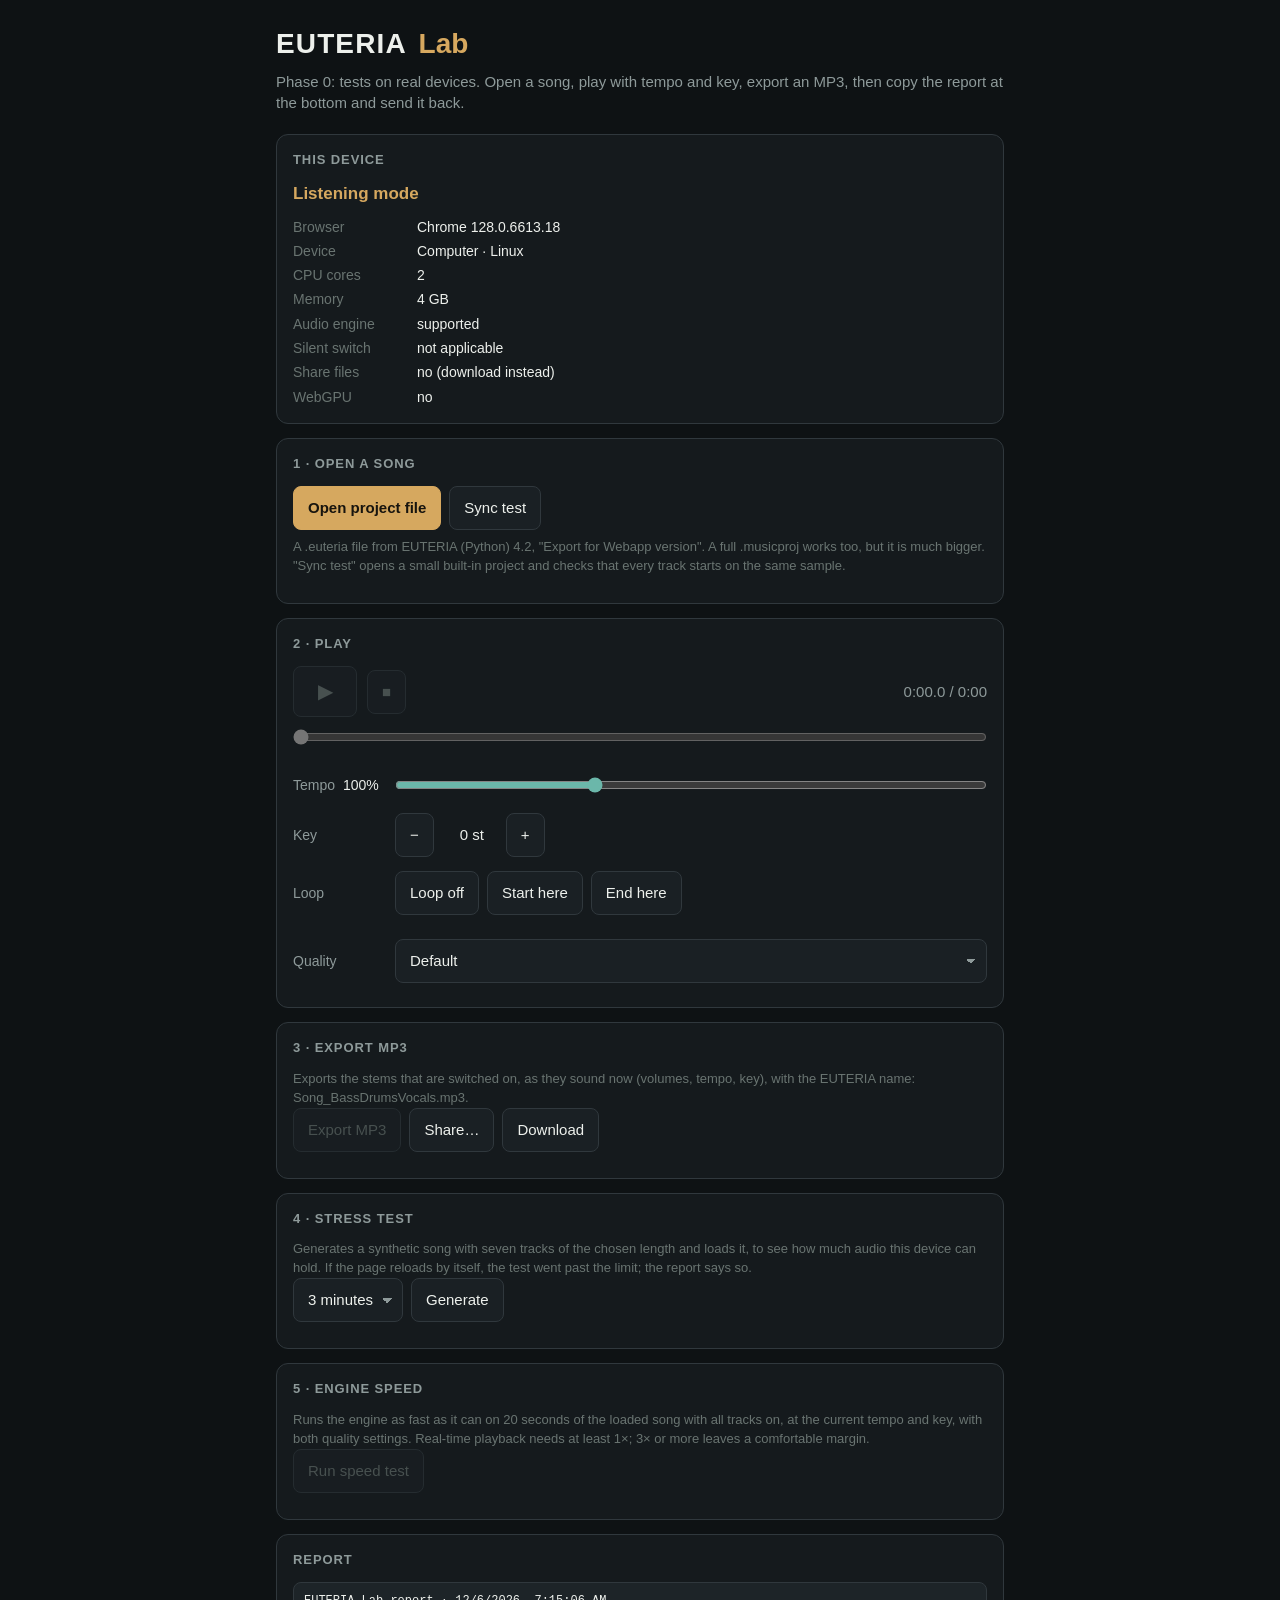
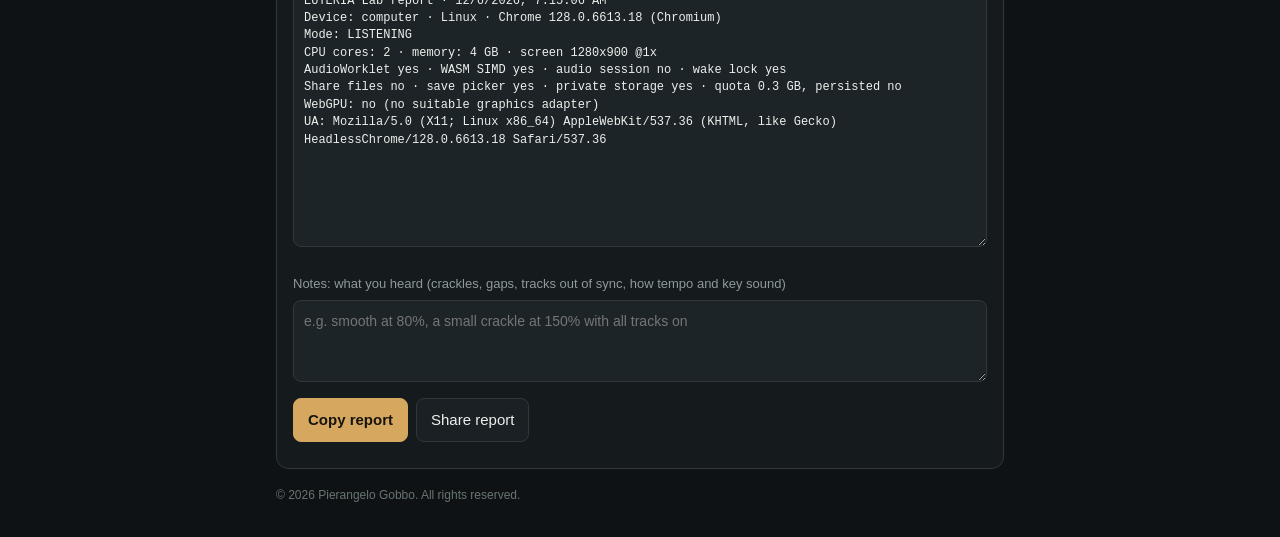
==== lab/index.html @ 2b8a66f0 "Phase 0 test page: audio engine, project reader, MP3 export - lab/: test page for real devices (devi" ====
<!doctype html>
<html lang="en">
<head>
<meta charset="utf-8">
<meta name="viewport" content="width=device-width, initial-scale=1, viewport-fit=cover">
<meta name="theme-color" content="#0e1214">
<title>EUTERIA Lab</title>
<link rel="stylesheet" href="lab.css">
<script type="module" src="lab.js"></script>
</head>
<body>
<header class="top">
  <div class="brand">EUTERIA <span>Lab</span></div>
  <p class="lead">Phase 0: tests on real devices. Open a song, play with tempo and key, export an MP3, then copy the report at the bottom and send it back.</p>
</header>

<main>
  <section class="card">
    <h2>This device</h2>
    <div id="mode" class="mode">Checking…</div>
    <dl id="device" class="facts"></dl>
    <p id="crash" class="warn" hidden></p>
  </section>

  <section class="card">
    <h2>1 · Open a song</h2>
    <div class="row">
      <label class="button primary" for="file">Open project file</label>
      <input id="file" type="file" hidden>
      <button id="sync" type="button">Sync test</button>
    </div>
    <p class="hint">A .euteria file from EUTERIA (Python) 4.2, "Export for Webapp version". A full .musicproj works too, but it is much bigger. "Sync test" opens a small built-in project and checks that every track starts on the same sample.</p>
    <p id="load-status" class="status"></p>
    <div id="tracks" class="tracks"></div>
  </section>

  <section class="card">
    <h2>2 · Play</h2>
    <div class="transport">
      <button id="play" class="big" type="button" disabled aria-label="Play">▶</button>
      <button id="stop" type="button" disabled aria-label="Stop">■</button>
      <span id="time" class="time">0:00.0 / 0:00</span>
    </div>
    <input id="seek" type="range" min="0" max="1000" value="0" disabled aria-label="Position">
    <div class="control">
      <label for="tempo">Tempo <output id="tempo-out">100%</output></label>
      <input id="tempo" type="range" min="50" max="200" value="100" step="1">
    </div>
    <div class="control">
      <label>Key</label>
      <div class="stepper">
        <button id="key-down" type="button" aria-label="Key down">−</button>
        <output id="key-out">0 st</output>
        <button id="key-up" type="button" aria-label="Key up">+</button>
      </div>
    </div>
    <div class="control">
      <label>Loop</label>
      <div class="row">
        <button id="loop" type="button">Loop off</button>
        <button id="loop-start" type="button">Start here</button>
        <button id="loop-end" type="button">End here</button>
      </div>
      <p id="loop-out" class="hint"></p>
    </div>
    <div class="control">
      <label for="preset">Quality</label>
      <select id="preset">
        <option value="default">Default</option>
        <option value="cheaper">Lighter (less CPU)</option>
      </select>
    </div>
    <p id="audio-status" class="hint"></p>
  </section>

  <section class="card">
    <h2>3 · Export MP3</h2>
    <p class="hint">Exports the stems that are switched on, as they sound now (volumes, tempo, key), with the EUTERIA name: Song_BassDrumsVocals.mp3.</p>
    <div class="row">
      <button id="export" type="button" disabled>Export MP3</button>
      <button id="share" type="button" hidden>Share…</button>
      <a id="download" class="button" hidden>Download</a>
    </div>
    <p id="export-status" class="status"></p>
  </section>

  <section class="card">
    <h2>4 · Stress test</h2>
    <p class="hint">Generates a synthetic song with seven tracks of the chosen length and loads it, to see how much audio this device can hold. If the page reloads by itself, the test went past the limit; the report says so.</p>
    <div class="row">
      <select id="stress-min" aria-label="Minutes">
        <option value="1">1 minute</option>
        <option value="3" selected>3 minutes</option>
        <option value="5">5 minutes</option>
        <option value="8">8 minutes</option>
      </select>
      <button id="stress" type="button">Generate</button>
    </div>
    <p id="stress-status" class="status"></p>
  </section>

  <section class="card">
    <h2>5 · Engine speed</h2>
    <p class="hint">Runs the engine as fast as it can on 20 seconds of the loaded song with all tracks on, at the current tempo and key, with both quality settings. Real-time playback needs at least 1×; 3× or more leaves a comfortable margin.</p>
    <button id="speed" type="button" disabled>Run speed test</button>
    <p id="speed-status" class="status"></p>
  </section>

  <section class="card">
    <h2>Report</h2>
    <textarea id="report" readonly rows="14" aria-label="Report"></textarea>
    <label class="note">Notes: what you heard (crackles, gaps, tracks out of sync, how tempo and key sound)
      <textarea id="notes" rows="3" placeholder="e.g. smooth at 80%, a small crackle at 150% with all tracks on"></textarea>
    </label>
    <div class="row" style="margin-top:10px">
      <button id="copy" class="primary" type="button">Copy report</button>
      <button id="share-report" type="button">Share report</button>
    </div>
    <p id="copy-status" class="status"></p>
  </section>
</main>

<footer>&copy; 2026 Pierangelo Gobbo. All rights reserved.</footer>
</body>
</html>
---- lab/lab.css ----
:root {
  --bg: #0e1214;
  --panel: #151a1d;
  --panel-alt: #1a2024;
  --field: #1d2428;
  --text: #edf0ec;
  --muted: #8e9a9a;
  --dim: #697471;
  --border: #30383d;
  --accent: #6bb7aa;
  --gold: #d6a85f;
  --danger: #d97d7d;
  --ok: #8fcf9a;
  color-scheme: dark;
}

* { box-sizing: border-box; }

html, body {
  margin: 0;
  background: var(--bg);
  color: var(--text);
  font-family: -apple-system, "SF Pro Text", "Helvetica Neue", Arial, sans-serif;
  font-size: 15px;
  line-height: 1.45;
  -webkit-text-size-adjust: 100%;
}

.top, main, footer {
  max-width: 760px;
  margin: 0 auto;
  padding-left: max(16px, env(safe-area-inset-left));
  padding-right: max(16px, env(safe-area-inset-right));
}

.top { padding-top: 24px; padding-bottom: 6px; }
.brand { font-size: 28px; font-weight: 800; letter-spacing: .04em; }
.brand span { color: var(--gold); font-weight: 700; letter-spacing: 0; margin-left: 4px; }
.lead { color: var(--muted); margin: 6px 0 0; }

.card {
  background: var(--panel);
  border: 1px solid var(--border);
  border-radius: 12px;
  padding: 16px;
  margin: 14px 0;
}
.card h2 {
  font-size: 13px;
  text-transform: uppercase;
  letter-spacing: .07em;
  color: var(--muted);
  margin: 0 0 12px;
}

.row { display: flex; flex-wrap: wrap; gap: 8px; align-items: center; }
.hint { color: var(--dim); font-size: 13px; margin: 8px 0 0; }
.status { color: var(--muted); font-size: 14px; margin: 10px 0 0; white-space: pre-line; }
.status.error, .warn { color: var(--danger); }
.status.ok { color: var(--ok); }

button, .button, select {
  appearance: none;
  -webkit-appearance: none;
  background: var(--panel-alt);
  color: var(--text);
  border: 1px solid var(--border);
  border-radius: 8px;
  padding: 10px 14px;
  font: inherit;
  font-size: 15px;
  min-height: 44px;
  cursor: pointer;
  text-decoration: none;
  display: inline-flex;
  align-items: center;
  justify-content: center;
  gap: 6px;
}
button:hover:not(:disabled), .button:hover { border-color: #59645f; }
button:disabled { color: var(--dim); cursor: default; opacity: .6; }
button.primary, .button.primary { background: var(--gold); color: #17140e; border-color: var(--gold); font-weight: 700; }
button.on { background: #27332f; border-color: var(--accent); color: #d8ffd3; }
select { padding-right: 28px; background-image: linear-gradient(45deg, transparent 50%, var(--muted) 50%), linear-gradient(135deg, var(--muted) 50%, transparent 50%);
  background-position: calc(100% - 15px) 50%, calc(100% - 10px) 50%; background-size: 5px 5px; background-repeat: no-repeat; }

.mode { font-size: 17px; font-weight: 700; margin-bottom: 10px; }
.mode.full { color: var(--accent); }
.mode.listening { color: var(--gold); }

.facts { display: grid; grid-template-columns: minmax(110px, max-content) 1fr; gap: 4px 14px; margin: 0; font-size: 14px; }
.facts dt { color: var(--dim); }
.facts dd { margin: 0; overflow-wrap: anywhere; }

.tracks { margin-top: 12px; display: flex; flex-direction: column; gap: 8px; }
.track {
  display: grid;
  grid-template-columns: 74px 1fr 52px;
  grid-template-areas: "toggle name level" "toggle slider level" "info info info";
  gap: 2px 10px;
  align-items: center;
  background: var(--panel-alt);
  border: 1px solid var(--border);
  border-radius: 10px;
  padding: 8px 10px;
}
.track .toggle { grid-area: toggle; min-width: 64px; }
.track .name { grid-area: name; font-weight: 600; }
.track input[type=range] { grid-area: slider; }
.track .level { grid-area: level; text-align: right; color: var(--muted); font-variant-numeric: tabular-nums; font-size: 13px; }
.track .info { grid-area: info; color: var(--dim); font-size: 12px; }
.track .info .bad { color: var(--danger); }
.track .info .good { color: var(--ok); }

.transport { display: flex; align-items: center; gap: 10px; margin-bottom: 6px; }
.transport .big { min-width: 64px; font-size: 20px; }
.time { font-variant-numeric: tabular-nums; color: var(--muted); margin-left: auto; font-size: 15px; }

.control { display: grid; grid-template-columns: 92px 1fr; align-items: center; gap: 10px; margin-top: 14px; }
.control > label { color: var(--muted); font-size: 14px; }
.control output { color: var(--text); margin-left: 4px; font-variant-numeric: tabular-nums; }
.control .hint { grid-column: 2; margin: 0; }
.stepper { display: flex; align-items: center; gap: 8px; }
.stepper output { min-width: 52px; text-align: center; }

input[type=range] { width: 100%; accent-color: var(--accent); height: 28px; margin: 0; }

textarea {
  width: 100%;
  background: var(--field);
  color: var(--text);
  border: 1px solid var(--border);
  border-radius: 8px;
  padding: 10px;
  font: 12px/1.45 ui-monospace, "SF Mono", Menlo, Consolas, monospace;
  resize: vertical;
}
.note { display: block; color: var(--muted); font-size: 13px; margin-top: 12px; }
.note textarea { margin-top: 6px; font-family: inherit; font-size: 14px; }
#report { margin-bottom: 10px; }

footer { color: var(--dim); font-size: 12px; padding-top: 4px; padding-bottom: 32px; }
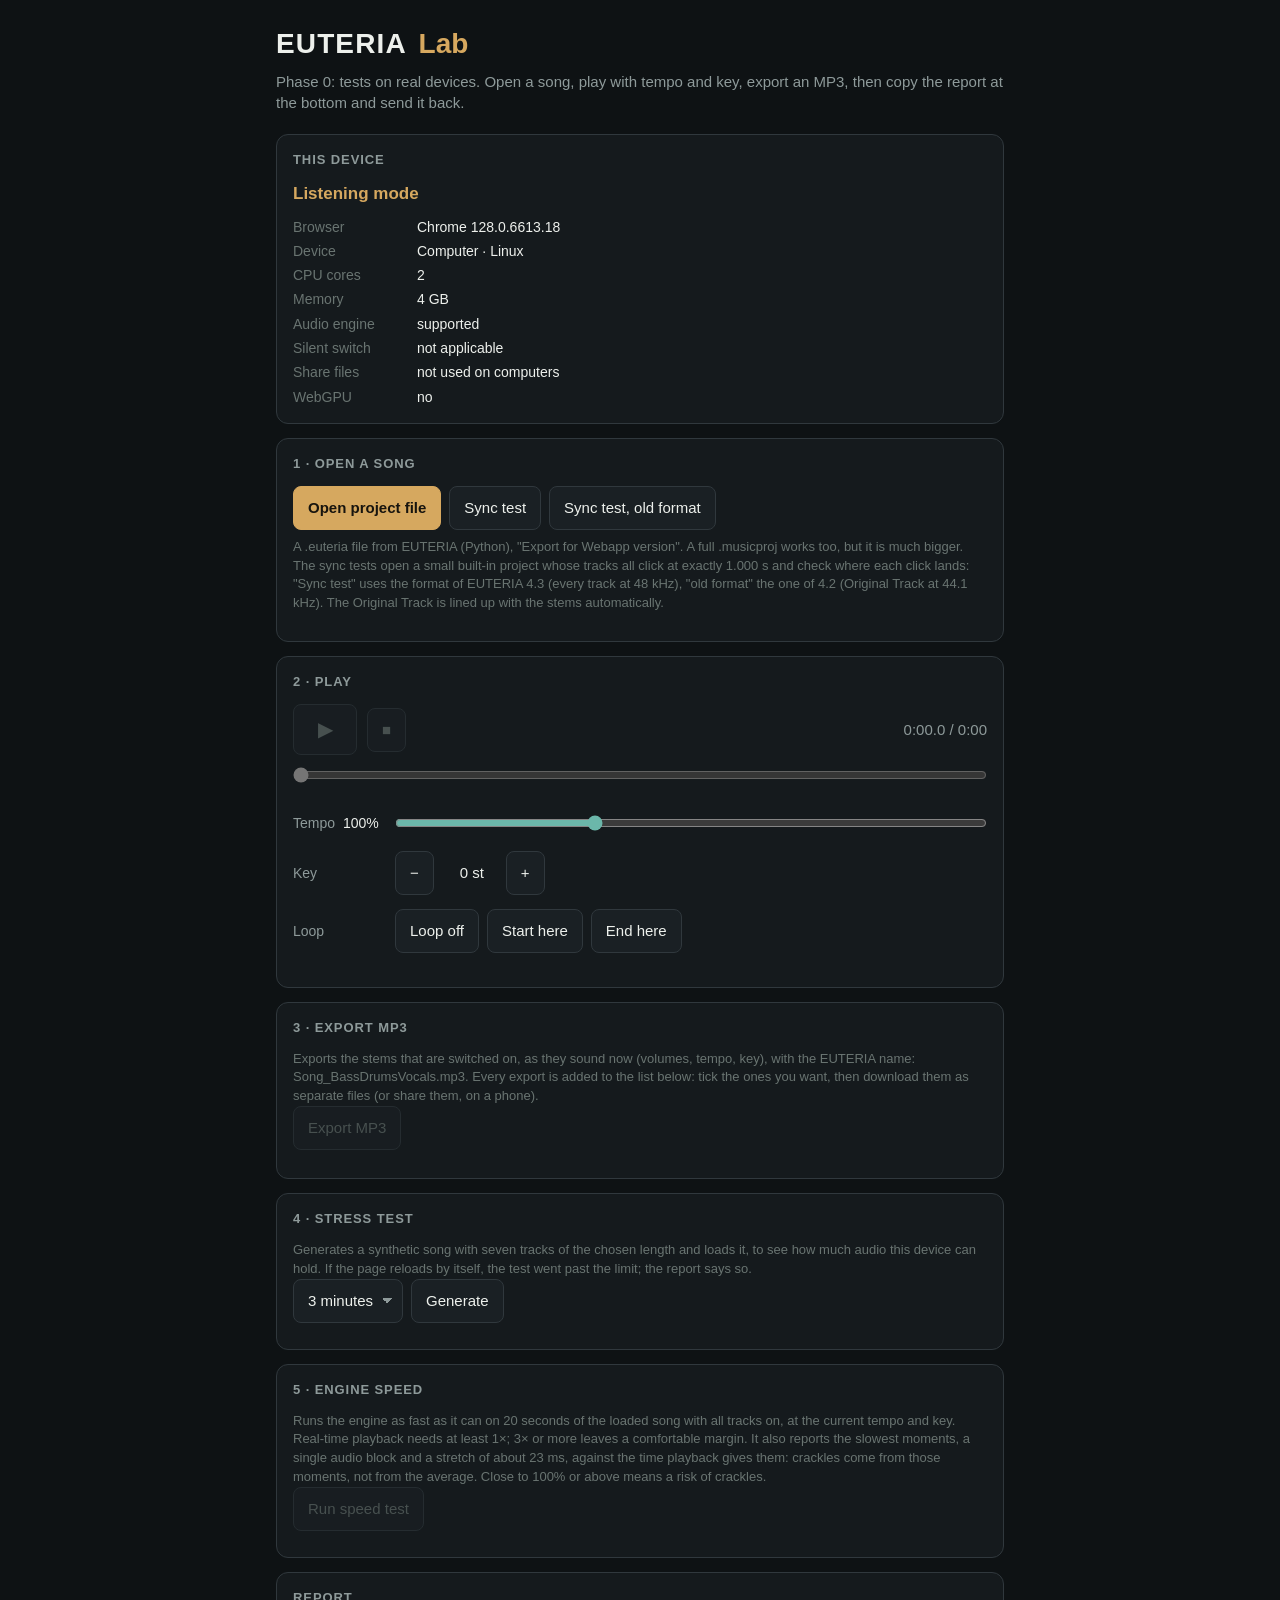
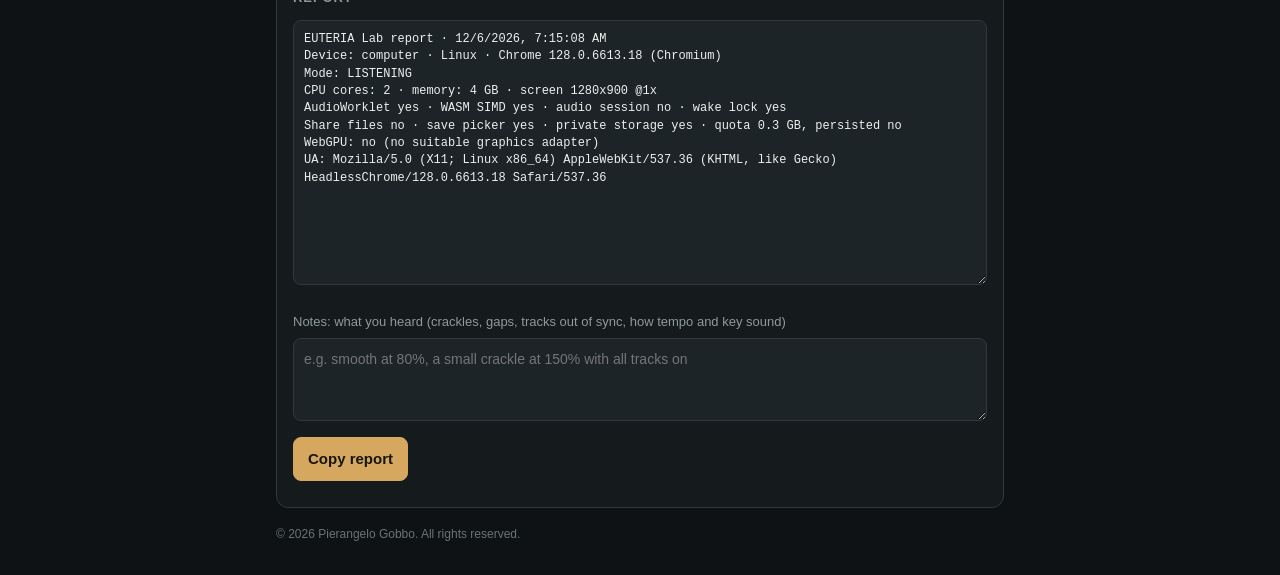
==== commit 84a3b384: "Lab round 2: streaming engine, automatic alignment, export list - Engine: Signalsmith default qualit" ====
--- a/lab/index.html
+++ b/lab/index.html
@@ -28,8 +28,9 @@
       <label class="button primary" for="file">Open project file</label>
       <input id="file" type="file" hidden>
       <button id="sync" type="button">Sync test</button>
+      <button id="sync-old" type="button">Sync test, old format</button>
     </div>
-    <p class="hint">A .euteria file from EUTERIA (Python) 4.2, "Export for Webapp version". A full .musicproj works too, but it is much bigger. "Sync test" opens a small built-in project and checks that every track starts on the same sample.</p>
+    <p class="hint">A .euteria file from EUTERIA (Python), "Export for Webapp version". A full .musicproj works too, but it is much bigger. The sync tests open a small built-in project whose tracks all click at exactly 1.000 s and check where each click lands: "Sync test" uses the format of EUTERIA 4.3 (every track at 48 kHz), "old format" the one of 4.2 (Original Track at 44.1 kHz). The Original Track is lined up with the stems automatically.</p>
     <p id="load-status" class="status"></p>
     <div id="tracks" class="tracks"></div>
   </section>
@@ -63,25 +64,19 @@
       </div>
       <p id="loop-out" class="hint"></p>
     </div>
-    <div class="control">
-      <label for="preset">Quality</label>
-      <select id="preset">
-        <option value="default">Default</option>
-        <option value="cheaper">Lighter (less CPU)</option>
-      </select>
-    </div>
     <p id="audio-status" class="hint"></p>
   </section>
 
   <section class="card">
     <h2>3 · Export MP3</h2>
-    <p class="hint">Exports the stems that are switched on, as they sound now (volumes, tempo, key), with the EUTERIA name: Song_BassDrumsVocals.mp3.</p>
-    <div class="row">
-      <button id="export" type="button" disabled>Export MP3</button>
-      <button id="share" type="button" hidden>Share…</button>
-      <a id="download" class="button" hidden>Download</a>
+    <p class="hint">Exports the stems that are switched on, as they sound now (volumes, tempo, key), with the EUTERIA name: Song_BassDrumsVocals.mp3. Every export is added to the list below: tick the ones you want, then download them as separate files (or share them, on a phone).</p>
+    <button id="export" type="button" disabled>Export MP3</button>
+    <p id="export-status" class="status"></p>
+    <div id="exports" class="exports"></div>
+    <div id="export-actions" class="row" hidden>
+      <button id="download" type="button" class="primary">Download selected</button>
+      <button id="share" type="button" hidden>Share selected…</button>
     </div>
-    <p id="export-status" class="status"></p>
   </section>
 
   <section class="card">
@@ -101,7 +96,7 @@
 
   <section class="card">
     <h2>5 · Engine speed</h2>
-    <p class="hint">Runs the engine as fast as it can on 20 seconds of the loaded song with all tracks on, at the current tempo and key, with both quality settings. Real-time playback needs at least 1×; 3× or more leaves a comfortable margin.</p>
+    <p class="hint">Runs the engine as fast as it can on 20 seconds of the loaded song with all tracks on, at the current tempo and key. Real-time playback needs at least 1×; 3× or more leaves a comfortable margin. It also reports the slowest moments, a single audio block and a stretch of about 23 ms, against the time playback gives them: crackles come from those moments, not from the average. Close to 100% or above means a risk of crackles.</p>
     <button id="speed" type="button" disabled>Run speed test</button>
     <p id="speed-status" class="status"></p>
   </section>
@@ -114,7 +109,7 @@
     </label>
     <div class="row" style="margin-top:10px">
       <button id="copy" class="primary" type="button">Copy report</button>
-      <button id="share-report" type="button">Share report</button>
+      <button id="share-report" type="button" hidden>Share report</button>
     </div>
     <p id="copy-status" class="status"></p>
   </section>
--- a/lab/lab.css
+++ b/lab/lab.css
@@ -15,6 +15,7 @@
 }
 
 * { box-sizing: border-box; }
+[hidden] { display: none !important; }
 
 html, body {
   margin: 0;
@@ -140,3 +141,20 @@
 #report { margin-bottom: 10px; }
 
 footer { color: var(--dim); font-size: 12px; padding-top: 4px; padding-bottom: 32px; }
+
+.exports { margin-top: 12px; display: flex; flex-direction: column; gap: 6px; }
+.export-item {
+  display: grid;
+  grid-template-columns: 28px 1fr;
+  gap: 2px 8px;
+  align-items: center;
+  background: var(--panel-alt);
+  border: 1px solid var(--border);
+  border-radius: 10px;
+  padding: 8px 10px;
+  cursor: pointer;
+}
+.export-item input { grid-row: span 2; width: 20px; height: 20px; accent-color: var(--accent); margin: 0; }
+.export-item .name { font-weight: 600; overflow-wrap: anywhere; }
+.export-item .meta { color: var(--dim); font-size: 12px; }
+#export-actions { margin-top: 10px; }
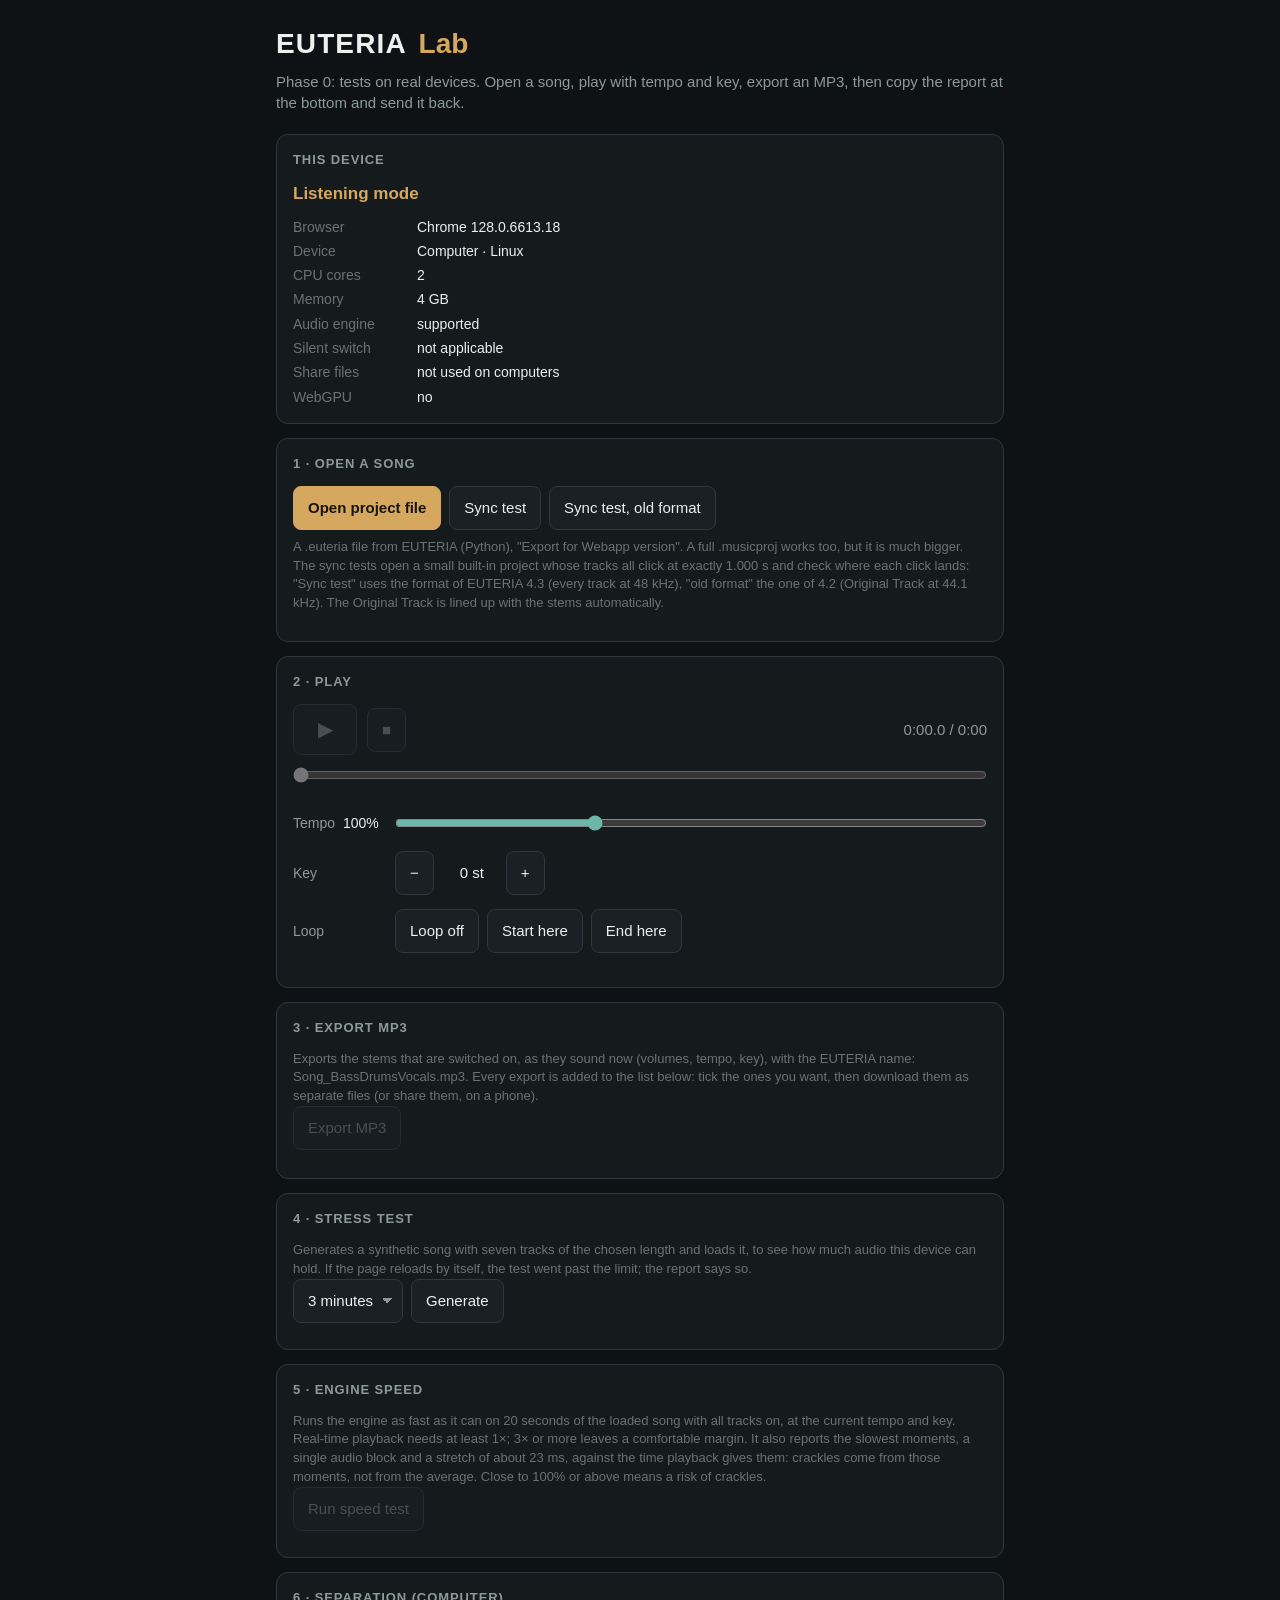
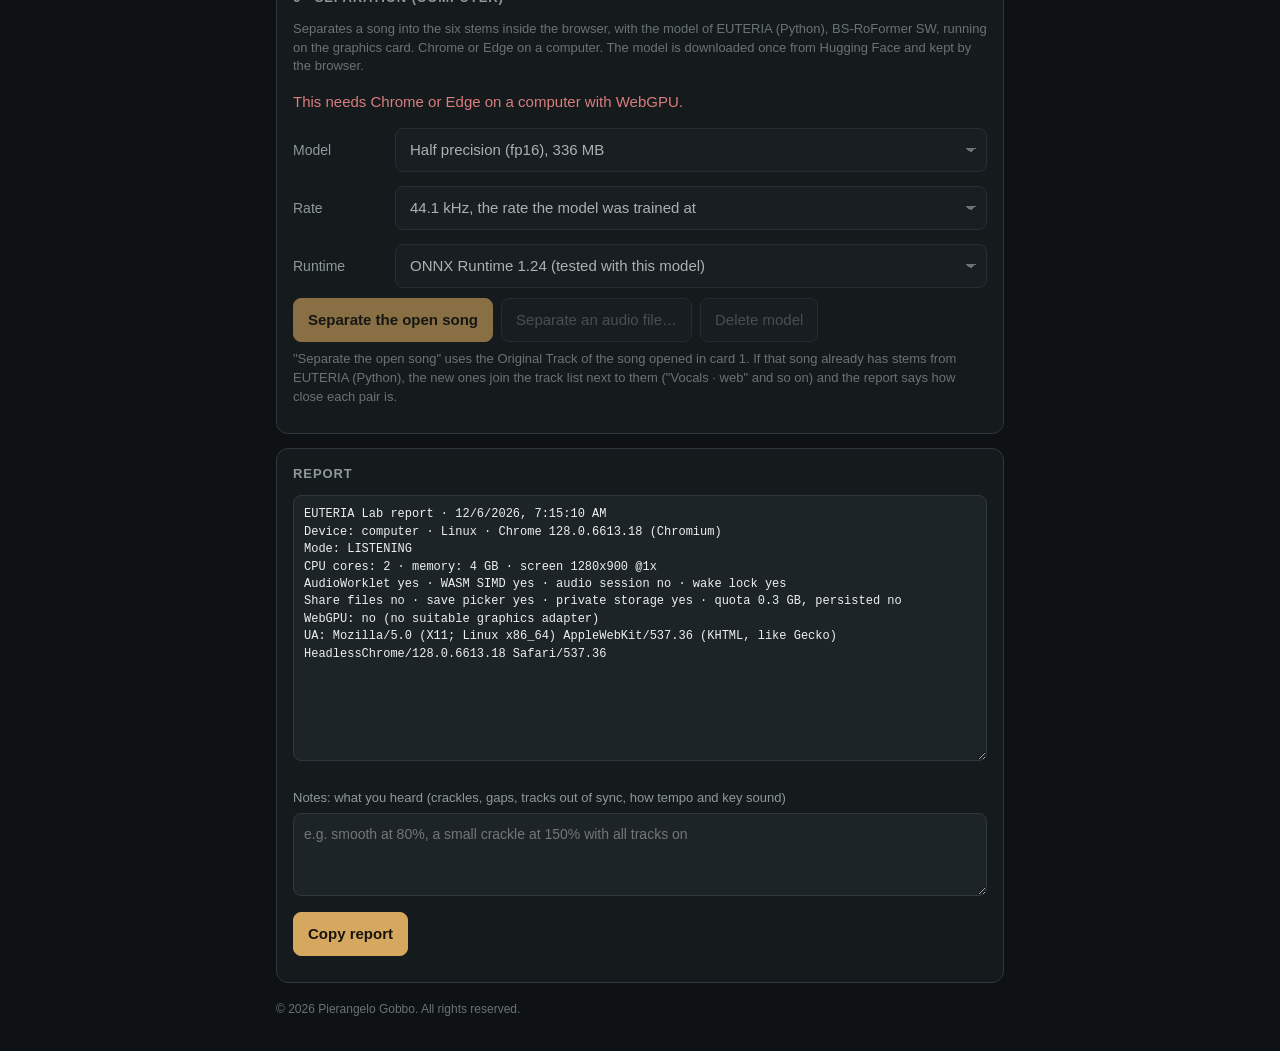
==== commit d817c412: "Lab: in-browser separation test (card 6) - New card "6 · Separation (computer)": separates the Origi" ====
--- a/lab/index.html
+++ b/lab/index.html
@@ -102,6 +102,43 @@
   </section>
 
   <section class="card">
+    <h2>6 · Separation (computer)</h2>
+    <p class="hint">Separates a song into the six stems inside the browser, with the model of EUTERIA (Python), BS-RoFormer SW, running on the graphics card. Chrome or Edge on a computer. The model is downloaded once from Hugging Face and kept by the browser.</p>
+    <p id="sep-unavailable" class="warn" hidden>This needs Chrome or Edge on a computer with WebGPU.</p>
+    <div class="control">
+      <label for="sep-model">Model</label>
+      <select id="sep-model">
+        <option value="fp16">Half precision (fp16), 336 MB</option>
+        <option value="fp32">Full precision (fp32), 669 MB</option>
+      </select>
+    </div>
+    <div class="control">
+      <label for="sep-rate">Rate</label>
+      <select id="sep-rate">
+        <option value="44100">44.1 kHz, the rate the model was trained at</option>
+        <option value="48000">48 kHz, as EUTERIA (Python) runs it</option>
+      </select>
+    </div>
+    <div class="control">
+      <label for="sep-runtime">Runtime</label>
+      <select id="sep-runtime">
+        <option value="1.24">ONNX Runtime 1.24 (tested with this model)</option>
+        <option value="1.31">ONNX Runtime 1.31 (newer)</option>
+      </select>
+    </div>
+    <p id="sep-model-status" class="hint"></p>
+    <div class="row" style="margin-top:10px">
+      <button id="sep-run" type="button" class="primary" disabled>Separate the open song</button>
+      <label id="sep-file-label" class="button" for="sep-file">Separate an audio file…</label>
+      <input id="sep-file" type="file" accept="audio/*,.mp3,.wav,.m4a,.aac,.flac,.ogg" hidden>
+      <button id="sep-stop" type="button" hidden>Stop</button>
+      <button id="sep-delete" type="button" disabled>Delete model</button>
+    </div>
+    <p class="hint">"Separate the open song" uses the Original Track of the song opened in card 1. If that song already has stems from EUTERIA (Python), the new ones join the track list next to them ("Vocals · web" and so on) and the report says how close each pair is.</p>
+    <p id="sep-status" class="status"></p>
+  </section>
+
+  <section class="card">
     <h2>Report</h2>
     <textarea id="report" readonly rows="14" aria-label="Report"></textarea>
     <label class="note">Notes: what you heard (crackles, gaps, tracks out of sync, how tempo and key sound)
--- a/lab/lab.css
+++ b/lab/lab.css
@@ -158,3 +158,5 @@
 .export-item .name { font-weight: 600; overflow-wrap: anywhere; }
 .export-item .meta { color: var(--dim); font-size: 12px; }
 #export-actions { margin-top: 10px; }
+.button.disabled { opacity: .6; pointer-events: none; color: var(--dim); }
+.control select { width: 100%; justify-content: flex-start; }
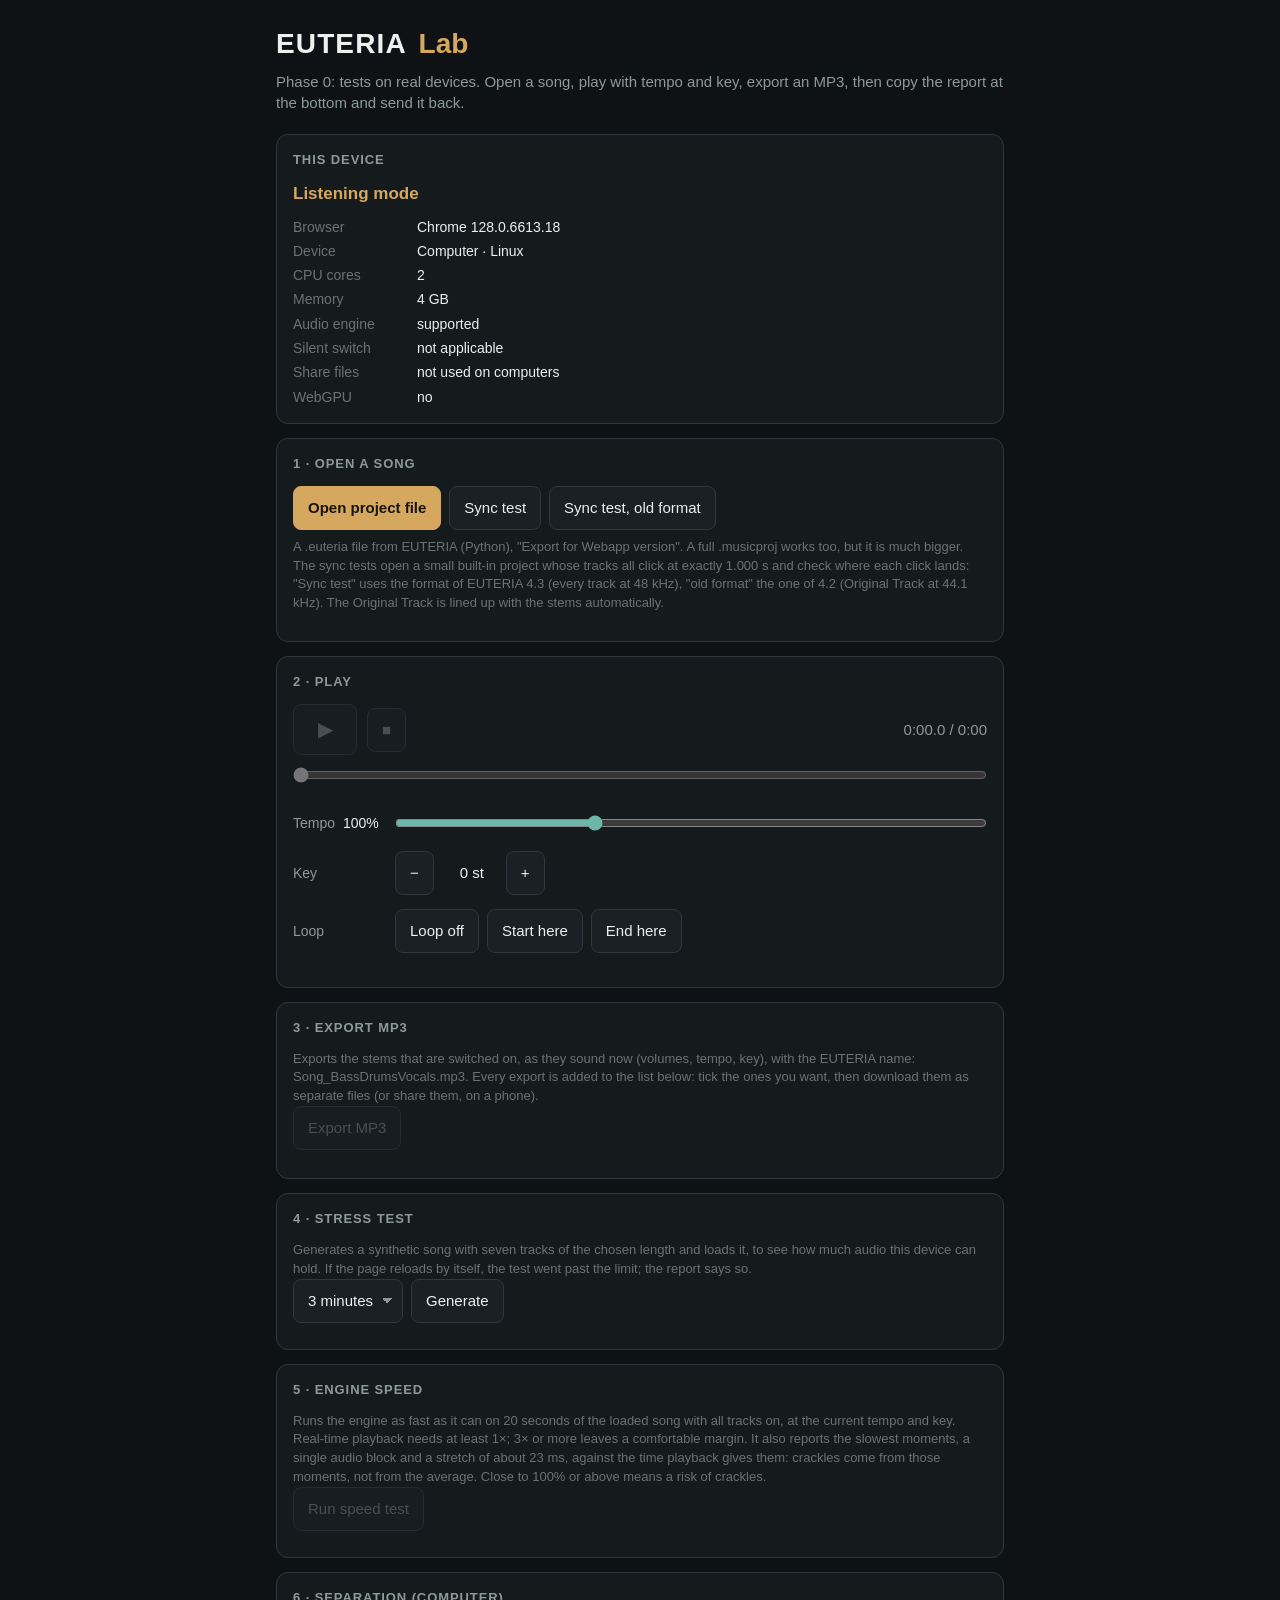
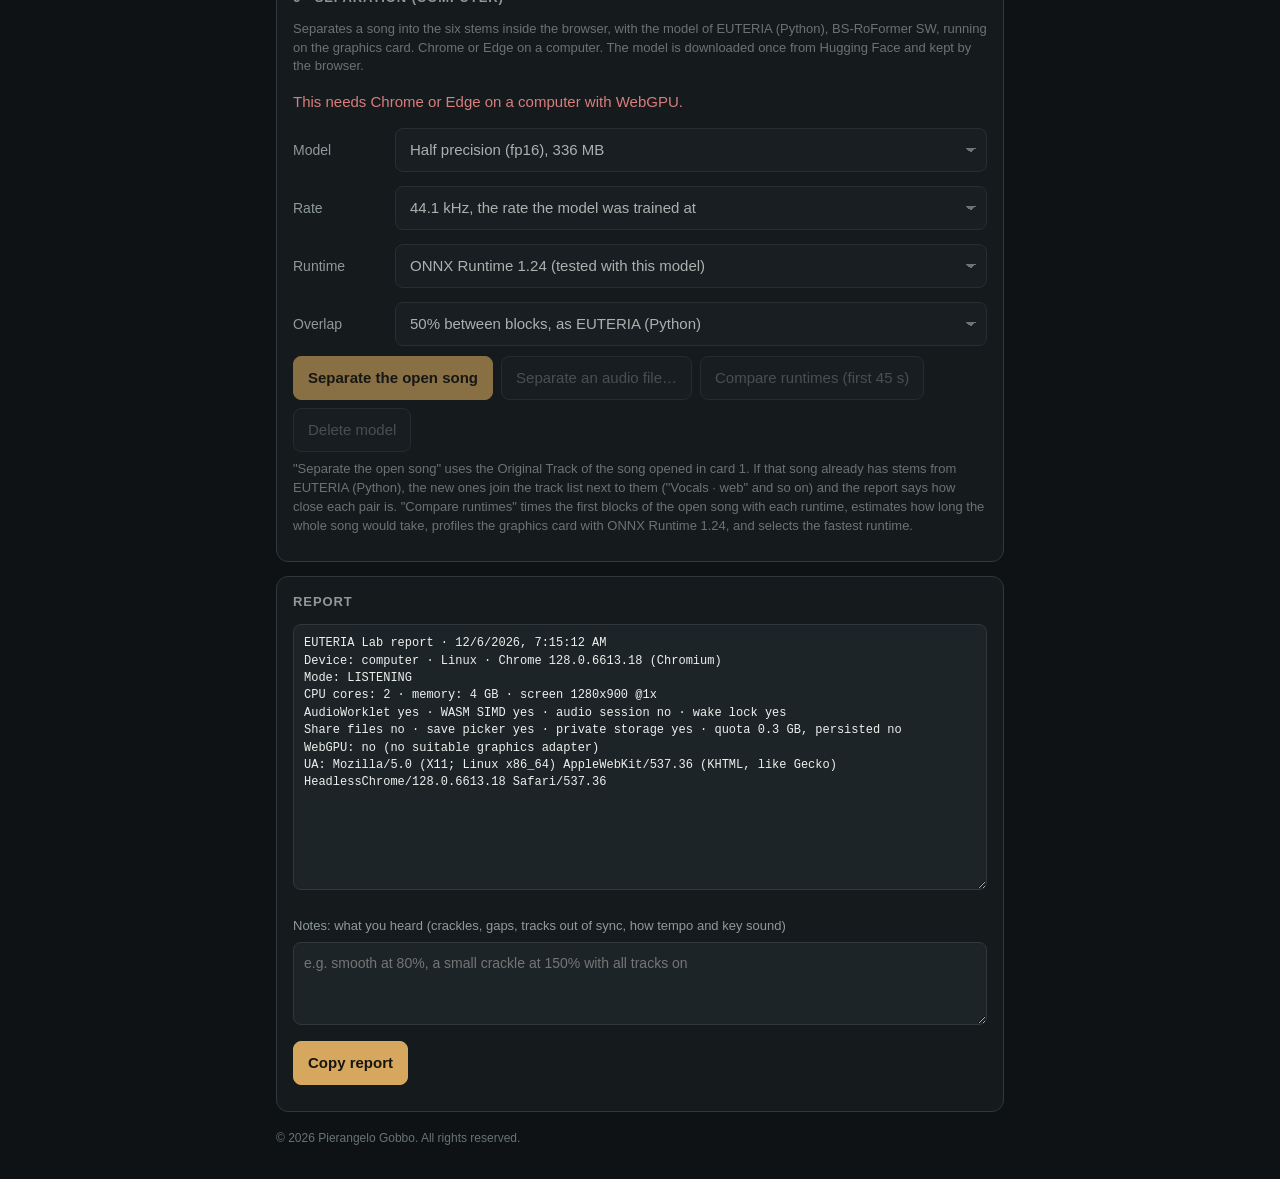
==== commit efd19a69: "Lab separation: compare runtimes, GPU profile, 25% overlap - "Compare runtimes (first 45 s)": times " ====
--- a/lab/index.html
+++ b/lab/index.html
@@ -124,6 +124,14 @@
       <select id="sep-runtime">
         <option value="1.24">ONNX Runtime 1.24 (tested with this model)</option>
         <option value="1.31">ONNX Runtime 1.31 (newer)</option>
+        <option value="1.31-opt">ONNX Runtime 1.31, graph optimised</option>
+      </select>
+    </div>
+    <div class="control">
+      <label for="sep-overlap">Overlap</label>
+      <select id="sep-overlap">
+        <option value="0.5">50% between blocks, as EUTERIA (Python)</option>
+        <option value="0.25">25% between blocks, a third less time</option>
       </select>
     </div>
     <p id="sep-model-status" class="hint"></p>
@@ -131,10 +139,11 @@
       <button id="sep-run" type="button" class="primary" disabled>Separate the open song</button>
       <label id="sep-file-label" class="button" for="sep-file">Separate an audio file…</label>
       <input id="sep-file" type="file" accept="audio/*,.mp3,.wav,.m4a,.aac,.flac,.ogg" hidden>
+      <button id="sep-compare" type="button" disabled>Compare runtimes (first 45 s)</button>
       <button id="sep-stop" type="button" hidden>Stop</button>
       <button id="sep-delete" type="button" disabled>Delete model</button>
     </div>
-    <p class="hint">"Separate the open song" uses the Original Track of the song opened in card 1. If that song already has stems from EUTERIA (Python), the new ones join the track list next to them ("Vocals · web" and so on) and the report says how close each pair is.</p>
+    <p class="hint">"Separate the open song" uses the Original Track of the song opened in card 1. If that song already has stems from EUTERIA (Python), the new ones join the track list next to them ("Vocals · web" and so on) and the report says how close each pair is. "Compare runtimes" times the first blocks of the open song with each runtime, estimates how long the whole song would take, profiles the graphics card with ONNX Runtime 1.24, and selects the fastest runtime.</p>
     <p id="sep-status" class="status"></p>
   </section>
 
